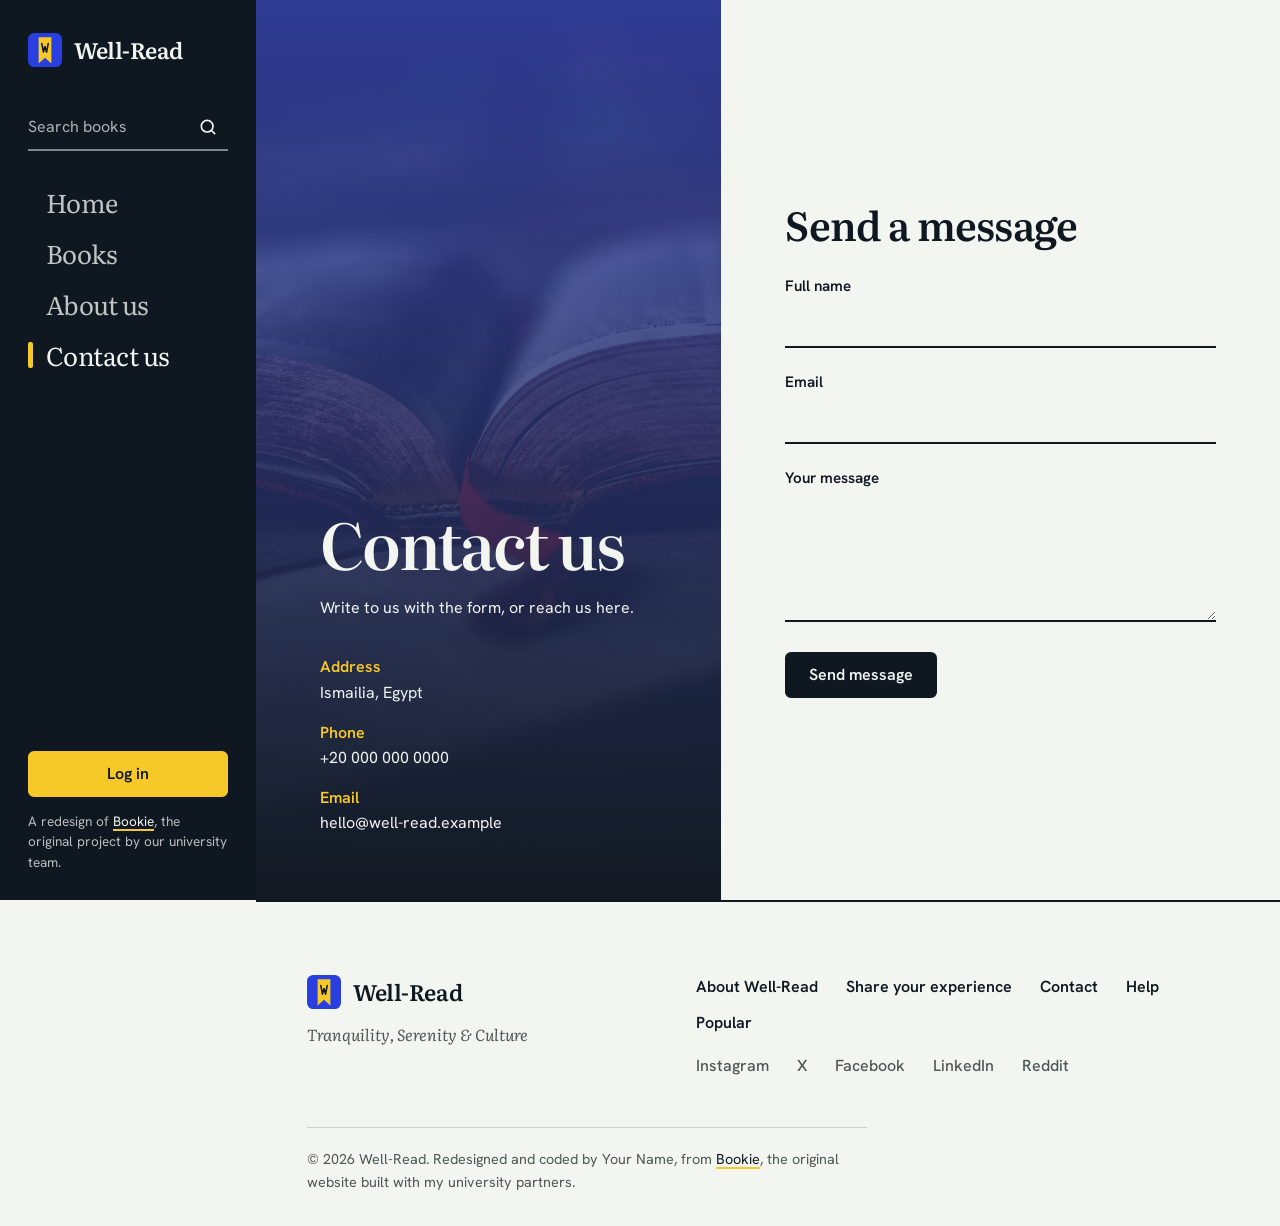
==== contact.html @ 274256c0 "Add files via upload" ====
<!DOCTYPE html>
<html lang="en">

<head>
    <meta charset="UTF-8">
    <meta name="viewport" content="width=device-width, initial-scale=1.0">
    <title>Contact us · Well-Read</title>
    <meta name="description" content="Get in touch with the Well-Read team.">
    <meta name="theme-color" content="#2a3fe0">
    <link rel="icon" href="Assets/Images/logo.svg" type="image/svg+xml">
    <link rel="preconnect" href="https://fonts.googleapis.com">
    <link rel="preconnect" href="https://fonts.gstatic.com" crossorigin>
    <link href="https://fonts.googleapis.com/css2?family=Hanken+Grotesk:wght@400;500;600&family=Literata:ital,opsz,wght@0,7..72,400;0,7..72,600;1,7..72,400&display=swap" rel="stylesheet">
    <link rel="stylesheet" href="Assets/css/style.css">
    <script src="Assets/js/main.js" defer></script>
</head>

<body data-nav="contact">
    <site-header></site-header>

    <main id="main">
        <section class="split">
            <div class="split-aside aside-contact on-dark">
                <h1>Contact us</h1>
                <p>Write to us with the form, or reach us here.</p>
                <dl class="details">
                    <dt>Address</dt><dd>Ismailia, Egypt</dd>
                    <dt>Phone</dt><dd>+20 000 000 0000</dd>
                    <dt>Email</dt><dd>hello@well-read.example</dd>
                </dl>
            </div>

            <div class="split-main">
                <div class="form-card">
                    <h2>Send a message</h2>
                    <form id="contactForm">
                        <div class="field">
                            <label for="name">Full name</label>
                            <input id="name" type="text" required autocomplete="name">
                        </div>
                        <div class="field">
                            <label for="email">Email</label>
                            <input id="email" type="email" required autocomplete="email">
                        </div>
                        <div class="field">
                            <label for="message">Your message</label>
                            <textarea id="message" required></textarea>
                        </div>
                        <button class="btn" type="submit">Send message</button>
                    </form>
                </div>
            </div>
        </section>
    </main>

    <site-footer></site-footer>
</body>

</html>
---- Assets/css/style.css ----
/* ==========================================================
   Well-Read - one stylesheet for the whole site

   Idea: the site is a book. The left rail is its spine,
   ultramarine is the cloth cover, yellow is the highlighter.

   1. Tokens & base      5. Lists, cards, shelf, authors
   2. Rail (navigation)  6. Detail, about
   3. Buttons & forms    7. Split pages (contact, auth)
   4. Hero & page heads  8. Rating, footer, toast, responsive
   ========================================================== */

/* ---------- 1. Tokens & base ---------- */

:root {
    --chalk: #f3f5f1;
    --paper: #e8ece6;
    --ink: #0f1720;
    --ultra: #2a3fe0;
    --ultra-deep: #1a2896;
    --mark: #f6c928;
    --line: #cad1c8;
    --muted: #4d5851;

    --serif: "Literata", Georgia, "Times New Roman", serif;
    --sans: "Hanken Grotesk", system-ui, -apple-system, "Segoe UI", sans-serif;

    --rail-w: 256px;
    --head-h: 64px;
    --gutter: clamp(20px, 4vw, 56px);
    --wrap: 1120px;
    --radius: 6px;
}

*,
*::before,
*::after {
    margin: 0;
    padding: 0;
    box-sizing: border-box;
}

html {
    scroll-behavior: smooth;
    scroll-padding-top: calc(var(--head-h) + 16px);
}

body {
    font-family: var(--sans);
    font-size: 1rem;
    line-height: 1.6;
    color: var(--ink);
    background: var(--chalk);
    overflow-x: hidden;
}

img {
    display: block;
    max-width: 100%;
}

a {
    color: inherit;
    text-decoration: none;
}

ul {
    list-style: none;
}

button,
input,
textarea {
    font: inherit;
    color: inherit;
}

button {
    cursor: pointer;
    border: 0;
    background: none;
}

[hidden] {
    display: none !important;
}

h1,
h2,
h3 {
    font-family: var(--serif);
    font-weight: 600;
    letter-spacing: -0.02em;
}

:focus-visible {
    outline: 3px solid var(--ultra);
    outline-offset: 3px;
}

.on-dark :focus-visible {
    outline-color: var(--mark);
}

.visually-hidden {
    position: absolute;
    width: 1px;
    height: 1px;
    overflow: hidden;
    clip: rect(0 0 0 0);
    white-space: nowrap;
}

.skip-link {
    position: absolute;
    left: 12px;
    top: -80px;
    z-index: 1000;
    padding: 10px 16px;
    color: var(--ink);
    background: var(--mark);
    border-radius: var(--radius);
}

.skip-link:focus {
    top: 12px;
}

.wrap {
    max-width: var(--wrap);
    margin-inline: auto;
}

.block {
    padding: clamp(48px, 7vw, 96px) var(--gutter);
}

.block-tight {
    padding-top: clamp(28px, 4vw, 48px);
}

.block-head {
    display: flex;
    flex-wrap: wrap;
    justify-content: space-between;
    align-items: end;
    gap: 12px 24px;
    margin-bottom: 8px;
    padding-bottom: 16px;
    border-bottom: 2px solid var(--ink);
}

.block-head h2 {
    font-size: clamp(1.75rem, 3.4vw, 2.5rem);
    line-height: 1.1;
}

.block-head p {
    color: var(--muted);
}

/* ---------- 2. Rail (navigation) ---------- */

site-header,
site-footer {
    display: contents;
}

.rail {
    position: sticky;
    top: 0;
    z-index: 100;
    display: flex;
    align-items: center;
    justify-content: space-between;
    height: var(--head-h);
    padding: 0 20px;
    color: var(--chalk);
    background: var(--ink);
}

.brand {
    display: flex;
    align-items: center;
    gap: 12px;
    font-family: var(--serif);
    font-size: 1.4rem;
    font-weight: 600;
    letter-spacing: -0.02em;
}

.brand img {
    width: 34px;
    height: 34px;
}

.menu-toggle {
    display: inline-flex;
    align-items: center;
    gap: 8px;
    min-height: 44px;
    padding: 0 14px;
    font-weight: 600;
    color: var(--chalk);
    border: 1px solid rgba(243, 245, 241, 0.45);
    border-radius: var(--radius);
}

.rail-panel {
    position: fixed;
    inset: var(--head-h) 0 0 0;
    display: none;
    flex-direction: column;
    gap: 28px;
    padding: 28px 20px 32px;
    background: var(--ink);
    overflow-y: auto;
}

.rail-panel.open {
    display: flex;
}

.search {
    display: flex;
    align-items: center;
    border-bottom: 2px solid rgba(243, 245, 241, 0.5);
    transition: border-color 0.2s;
}

.search:focus-within {
    border-color: var(--mark);
}

.search input {
    flex: 1;
    min-width: 0;
    padding: 10px 0;
    color: var(--chalk);
    background: transparent;
    border: 0;
    outline: none;
}

.search input::placeholder {
    color: rgba(243, 245, 241, 0.7);
}

.search button {
    display: grid;
    place-items: center;
    width: 40px;
    height: 40px;
    color: var(--chalk);
}

.rail-nav ul {
    display: flex;
    flex-direction: column;
    gap: 4px;
}

.rail-nav a {
    position: relative;
    display: block;
    padding: 8px 0 8px 18px;
    font-family: var(--serif);
    font-size: 1.6rem;
    line-height: 1.2;
    letter-spacing: -0.02em;
    color: rgba(243, 245, 241, 0.78);
    transition: color 0.2s;
}

.rail-nav a::before {
    content: "";
    position: absolute;
    left: 0;
    top: 10px;
    bottom: 10px;
    width: 5px;
    background: var(--mark);
    border-radius: 2px;
    transform: scaleY(0);
    transform-origin: top;
    transition: transform 0.25s;
}

.rail-nav a:hover,
.rail-nav a[aria-current="page"] {
    color: var(--chalk);
}

.rail-nav a:hover::before,
.rail-nav a[aria-current="page"]::before {
    transform: scaleY(1);
}

.rail-foot {
    display: flex;
    flex-direction: column;
    gap: 14px;
    margin-top: auto;
}

.rail-note {
    font-size: 0.85rem;
    line-height: 1.5;
    color: rgba(243, 245, 241, 0.75);
}

.rail-note a {
    color: var(--chalk);
    text-decoration: underline;
    text-decoration-color: var(--mark);
    text-decoration-thickness: 2px;
    text-underline-offset: 3px;
}

@media (min-width: 1024px) {
    body {
        padding-left: var(--rail-w);
    }

    html {
        scroll-padding-top: 24px;
    }

    .rail {
        position: fixed;
        left: 0;
        top: 0;
        bottom: 0;
        width: var(--rail-w);
        height: auto;
        flex-direction: column;
        align-items: stretch;
        justify-content: flex-start;
        gap: 36px;
        padding: 32px 28px 28px;
    }

    .menu-toggle {
        display: none;
    }

    .rail-panel {
        position: static;
        display: flex;
        flex: 1;
        padding: 0;
        overflow: visible;
    }
}

/* ---------- 3. Buttons & forms ---------- */

.btn {
    display: inline-flex;
    align-items: center;
    justify-content: center;
    gap: 8px;
    min-height: 46px;
    padding: 0 22px;
    font-weight: 600;
    color: var(--chalk);
    background: var(--ink);
    border: 2px solid var(--ink);
    border-radius: var(--radius);
    transition: background 0.2s, color 0.2s, border-color 0.2s;
}

.btn:hover {
    color: #fff;
    background: var(--ultra);
    border-color: var(--ultra);
}

.btn-mark {
    color: var(--ink);
    background: var(--mark);
    border-color: var(--mark);
}

.btn-mark:hover {
    color: var(--ink);
    background: var(--chalk);
    border-color: var(--chalk);
}

.btn-line {
    color: inherit;
    background: transparent;
    border-color: currentColor;
}

.btn-line:hover {
    color: var(--ink);
    background: var(--chalk);
    border-color: var(--chalk);
}

.btn-block {
    width: 100%;
}

.btn svg {
    width: 18px;
    height: 18px;
}

.link-more {
    font-weight: 600;
    white-space: nowrap;
    border-bottom: 3px solid var(--mark);
    transition: background 0.2s;
}

.link-more:hover {
    background: var(--mark);
}

.field {
    margin-bottom: 22px;
}

.field label {
    display: block;
    margin-bottom: 2px;
    font-size: 0.95rem;
    font-weight: 600;
}

.field input,
.field textarea {
    width: 100%;
    padding: 10px 0;
    background: transparent;
    border: 0;
    border-bottom: 2px solid var(--ink);
    border-radius: 0;
}

.field textarea {
    min-height: 130px;
    resize: vertical;
}

.field input:focus,
.field textarea:focus {
    border-bottom-color: var(--ultra);
    outline-offset: 6px;
}

.field .hint {
    margin-top: 4px;
    font-size: 0.85rem;
    color: var(--muted);
}

.check {
    display: flex;
    align-items: center;
    gap: 10px;
    margin-bottom: 24px;
    font-size: 0.95rem;
}

.check input {
    width: 20px;
    height: 20px;
    accent-color: var(--ultra);
}

.filter {
    margin-bottom: 36px;
}

.filter input {
    width: min(100%, 420px);
    padding: 12px 0;
    background: transparent;
    border: 0;
    border-bottom: 2px solid var(--ink);
    border-radius: 0;
}

.filter input:focus {
    border-bottom-color: var(--ultra);
    outline-offset: 6px;
}

/* ---------- 4. Hero & page heads ---------- */

.hero {
    display: grid;
    grid-template-columns: minmax(0, 1fr);
    gap: 40px;
    align-items: end;
    padding: clamp(40px, 6vw, 80px) var(--gutter) 0;
    color: var(--chalk);
    background: var(--ultra);
    border-bottom: 14px solid var(--ink);
    overflow: hidden;
}

.hero-copy {
    align-self: center;
    padding-bottom: 12px;
}

.hero h1 {
    margin-bottom: 18px;
    font-size: clamp(3rem, 5.8vw, 6rem);
    line-height: 0.95;
    letter-spacing: -0.04em;
    white-space: nowrap;
}

.nobr {
    white-space: nowrap;
}

.tagline {
    margin-bottom: 18px;
    font-family: var(--serif);
    font-size: clamp(1.25rem, 2.2vw, 1.6rem);
    font-style: italic;
    line-height: 1.3;
}

.intro {
    max-width: 46ch;
    margin-bottom: 32px;
    line-height: 1.7;
}

.hero-actions {
    display: flex;
    flex-wrap: wrap;
    gap: 12px;
}

.spines {
    display: flex;
    align-items: flex-end;
    gap: 6px;
    min-width: 0;
    min-height: 200px;
}

.spine {
    display: flex;
    flex: 0 1 var(--w);
    min-width: 34px;
    align-items: center;
    justify-content: center;
    width: var(--w);
    height: var(--h);
    padding: 16px 0;
    font-family: var(--serif);
    font-size: 0.95rem;
    font-weight: 600;
    line-height: 1.2;
    color: var(--fg);
    background: var(--bg);
    border-radius: 3px 3px 0 0;
    writing-mode: vertical-rl;
    overflow: hidden;
    white-space: nowrap;
    text-overflow: ellipsis;
    transition: transform 0.25s;
    animation: rise 0.8s cubic-bezier(0.2, 0.8, 0.2, 1) backwards;
    animation-delay: calc(var(--i) * 70ms);
}

.spine:hover,
.spine:focus-visible {
    transform: translateY(-14px);
}

@keyframes rise {
    from {
        transform: translateY(105%);
    }
}

.page-head {
    padding: clamp(40px, 6vw, 80px) var(--gutter) 0;
}

.page-head .wrap {
    display: grid;
    grid-template-columns: minmax(0, 1.3fr) minmax(0, 1fr);
    gap: 20px 40px;
    align-items: end;
    padding-bottom: 28px;
    border-bottom: 2px solid var(--ink);
}

.page-head h1 {
    font-size: clamp(2.75rem, 7vw, 5.25rem);
    line-height: 0.98;
    letter-spacing: -0.035em;
}

.page-head .quote {
    max-width: 44ch;
    font-family: var(--serif);
    font-size: 1.15rem;
    font-style: italic;
    line-height: 1.55;
    color: var(--muted);
}

/* ---------- 5. Lists, cards, shelf, authors ---------- */

.cover {
    aspect-ratio: 2 / 3;
    overflow: hidden;
    background: var(--paper);
    border-radius: 3px;
    transition: transform 0.2s;
}

.cover img,
.cover-fallback {
    width: 100%;
    height: 100%;
    object-fit: cover;
}

.cover-fallback {
    display: grid;
    place-items: center;
    padding: 16px;
    font-family: var(--serif);
    font-size: 1.15rem;
    font-weight: 600;
    line-height: 1.2;
    text-align: center;
    color: var(--chalk);
    background: var(--ink);
}

.tone-1 {
    color: var(--chalk);
    background: var(--ultra);
}

.tone-2 {
    color: var(--ink);
    background: var(--mark);
}

.tone-3 {
    color: var(--ink);
    background: #c9d0ff;
}

.tone-4 {
    color: var(--mark);
    background: var(--ultra-deep);
}

.tone-5 {
    color: var(--ink);
    background: var(--line);
}

.list-row {
    display: grid;
    grid-template-columns: 112px minmax(0, 1fr) auto;
    gap: 28px;
    align-items: center;
    padding: 24px 0;
    border-bottom: 1px solid var(--line);
}

.list-row h3 {
    font-size: clamp(1.35rem, 2.6vw, 1.85rem);
    line-height: 1.15;
}

.list-row h3 a:hover {
    text-decoration: underline;
    text-decoration-color: var(--mark);
    text-decoration-thickness: 4px;
    text-underline-offset: 5px;
}

.list-row p {
    max-width: 62ch;
    margin-top: 8px;
    font-family: var(--serif);
    line-height: 1.7;
    color: var(--muted);
}

.list-row:hover .cover {
    transform: translateY(-4px);
}

.cards {
    display: grid;
    grid-template-columns: repeat(auto-fill, minmax(190px, 1fr));
    gap: 40px 24px;
}

.cover-card {
    display: block;
}

.cover-card h3 {
    margin-top: 14px;
    font-size: 1.1rem;
    line-height: 1.25;
}

.cover-card p {
    display: -webkit-box;
    -webkit-line-clamp: 3;
    line-clamp: 3;
    -webkit-box-orient: vertical;
    margin-top: 6px;
    overflow: hidden;
    font-size: 0.9rem;
    line-height: 1.55;
    color: var(--muted);
}

a.cover-card:hover .cover,
a.cover-card:focus-visible .cover {
    transform: translateY(-6px);
}

a.cover-card:hover h3 {
    text-decoration: underline;
    text-decoration-color: var(--mark);
    text-decoration-thickness: 3px;
    text-underline-offset: 4px;
}

.shelf-wrap {
    position: relative;
}

.shelf-tools {
    display: flex;
    gap: 8px;
}

.shelf-btn {
    display: grid;
    place-items: center;
    width: 44px;
    height: 44px;
    color: var(--ink);
    border: 2px solid var(--ink);
    border-radius: var(--radius);
    transition: background 0.2s, color 0.2s;
}

.shelf-btn:hover {
    color: var(--chalk);
    background: var(--ink);
}

.shelf-btn svg {
    width: 20px;
    height: 20px;
}

.shelf {
    display: flex;
    gap: 28px;
    padding: 28px 2px 20px;
    overflow-x: auto;
    scroll-snap-type: x mandatory;
    scrollbar-color: var(--ink) transparent;
    scrollbar-width: thin;
}

.shelf-item {
    flex: 0 0 180px;
    scroll-snap-align: start;
}

.shelf-item .rank {
    display: block;
    margin-bottom: 6px;
    font-family: var(--serif);
    font-size: 3.5rem;
    font-weight: 600;
    line-height: 1;
    letter-spacing: -0.04em;
    color: var(--ultra);
}

.shelf-item h3 {
    margin-top: 12px;
    font-size: 1.05rem;
    line-height: 1.25;
}

.shelf-item:hover .cover,
.shelf-item:focus-visible .cover {
    transform: translateY(-6px);
}

.author-list {
    display: grid;
    grid-template-columns: repeat(2, minmax(0, 1fr));
    gap: 0 56px;
}

.author {
    display: grid;
    grid-template-columns: 72px minmax(0, 1fr);
    gap: 20px;
    padding: 24px 0;
    border-bottom: 1px solid var(--line);
}

.author-photo {
    width: 72px;
    height: 72px;
    overflow: hidden;
    border-radius: 50%;
    background: var(--paper);
}

.author-photo img,
.author-photo .cover-fallback {
    width: 100%;
    height: 100%;
    object-fit: cover;
}

.author-photo .cover-fallback {
    padding: 0;
    font-size: 1.35rem;
}

.author h3 {
    font-size: 1.35rem;
    line-height: 1.2;
}

.author p {
    margin-top: 6px;
    font-size: 0.95rem;
    line-height: 1.65;
    color: var(--muted);
}

.empty {
    grid-column: 1 / -1;
    padding: 32px 0;
    color: var(--muted);
}

.panels {
    display: flex;
    gap: 12px;
    min-height: 540px;
    margin-top: 40px;
}

.panel-link {
    position: relative;
    flex: 1;
    overflow: hidden;
    color: var(--chalk);
    background: var(--ink);
    border-radius: var(--radius);
    transition: flex 0.5s ease;
}

.panel-link:hover,
.panel-link:focus-visible {
    flex: 2;
}

.panel-link img {
    position: absolute;
    inset: 0;
    width: 100%;
    height: 100%;
    object-fit: cover;
}

.panel-link::after {
    content: "";
    position: absolute;
    inset: 0;
    background: linear-gradient(to top, rgba(15, 23, 32, 0.92), rgba(15, 23, 32, 0.05) 65%);
}

.panel-text {
    position: absolute;
    left: 24px;
    right: 24px;
    bottom: 24px;
    z-index: 1;
}

.panel-text strong {
    display: block;
    font-family: var(--serif);
    font-size: clamp(1.75rem, 3vw, 2.5rem);
    line-height: 1.1;
    letter-spacing: -0.03em;
}

.panel-text span {
    display: block;
    margin-top: 6px;
    max-width: 30ch;
}

.lead-row {
    display: grid;
    grid-template-columns: minmax(0, 1fr) minmax(0, 1.2fr);
    gap: 20px 56px;
    align-items: start;
}

.lead-row h2 {
    font-size: clamp(1.75rem, 3.4vw, 2.5rem);
    line-height: 1.1;
}

.lead-row p {
    font-family: var(--serif);
    line-height: 1.75;
    color: var(--muted);
}

/* ---------- 6. Detail, about ---------- */

.detail {
    display: grid;
    grid-template-columns: minmax(200px, 340px) minmax(0, 1fr);
    gap: clamp(32px, 6vw, 80px);
    align-items: start;
}

.detail-cover {
    position: relative;
    margin: 0 18px 18px 0;
}

.detail-cover::before {
    content: "";
    position: absolute;
    inset: 18px -18px -18px 18px;
    background: var(--ultra);
    border-radius: 3px;
}

.detail-cover .cover {
    position: relative;
}

.crumb {
    display: inline-flex;
    align-items: center;
    gap: 8px;
    margin-bottom: 20px;
    font-weight: 600;
    border-bottom: 3px solid var(--mark);
}

.crumb svg {
    width: 16px;
    height: 16px;
}

.detail h1 {
    margin-bottom: 20px;
    font-size: clamp(2.25rem, 5.5vw, 4.25rem);
    line-height: 1;
    letter-spacing: -0.035em;
}

.detail .summary {
    max-width: 58ch;
    margin-bottom: 32px;
    font-family: var(--serif);
    font-size: 1.2rem;
    line-height: 1.75;
}

.detail-actions {
    display: flex;
    flex-wrap: wrap;
    gap: 12px;
}

.credit-lead {
    display: grid;
    grid-template-columns: minmax(0, 1fr) minmax(0, 1.2fr);
    gap: 8px 56px;
    align-items: baseline;
    margin: 48px 0;
    padding: 28px;
    background: var(--mark);
    border-radius: var(--radius);
}

.credit-role {
    font-weight: 600;
}

.credit-name {
    font-family: var(--serif);
    font-size: clamp(1.75rem, 4vw, 2.75rem);
    font-weight: 600;
    line-height: 1.1;
    letter-spacing: -0.03em;
}

.credits {
    border-top: 2px solid var(--ink);
}

.credits > div {
    display: grid;
    grid-template-columns: minmax(0, 1fr) minmax(0, 1.2fr);
    gap: 4px 56px;
    padding: 18px 0;
    border-bottom: 1px solid var(--line);
}

.credits dt {
    font-family: var(--serif);
    font-size: 1.3rem;
    font-weight: 600;
}

.credits dd {
    color: var(--muted);
}

.respect {
    margin-top: 56px;
    padding: clamp(28px, 5vw, 56px);
    color: var(--chalk);
    background: var(--ultra);
    border-radius: var(--radius);
}

.respect h2 {
    margin-bottom: 12px;
    font-size: clamp(1.75rem, 3.4vw, 2.5rem);
}

.respect p {
    max-width: 56ch;
    font-family: var(--serif);
    font-size: 1.15rem;
    line-height: 1.75;
}

/* ---------- 7. Split pages (contact, auth) ---------- */

.split {
    display: grid;
    grid-template-columns: minmax(0, 5fr) minmax(0, 6fr);
    min-height: 100vh;
}

.split-aside {
    position: relative;
    display: flex;
    flex-direction: column;
    justify-content: flex-end;
    gap: 20px;
    padding: clamp(32px, 5vw, 64px);
    color: var(--chalk);
    background: var(--ink);
    overflow: hidden;
}

.split-aside::before {
    content: "";
    position: absolute;
    inset: 0;
    background: var(--aside-img) center / cover no-repeat;
}

.split-aside::after {
    content: "";
    position: absolute;
    inset: 0;
    background: linear-gradient(to top, rgba(15, 23, 32, 0.94), rgba(42, 63, 224, 0.55));
}

.split-aside > * {
    position: relative;
    z-index: 1;
}

.aside-contact {
    --aside-img: url("../Images/backgrounds/contact.webp");
}

.aside-auth {
    --aside-img: url("../Images/backgrounds/auth.webp");
}

.split-aside h1 {
    font-size: clamp(2.5rem, 5vw, 4rem);
    line-height: 1;
    letter-spacing: -0.035em;
}

.split-aside .quote {
    max-width: 30ch;
    font-family: var(--serif);
    font-size: 1.35rem;
    font-style: italic;
    line-height: 1.5;
}

.details dt {
    margin-top: 14px;
    font-weight: 600;
    color: var(--mark);
}

.details dd {
    overflow-wrap: anywhere;
}

.split-main {
    display: flex;
    flex-direction: column;
    justify-content: center;
    padding: clamp(32px, 5vw, 72px);
}

.form-card {
    width: min(100%, 460px);
}

.form-card h2 {
    margin-bottom: 28px;
    font-size: clamp(1.75rem, 3.4vw, 2.5rem);
    line-height: 1.1;
}

.form-links {
    margin-top: 24px;
    color: var(--muted);
}

.form-links p + p {
    margin-top: 6px;
}

.form-links a {
    font-weight: 600;
    color: var(--ink);
    border-bottom: 3px solid var(--mark);
}

.soon {
    display: grid;
    place-items: center start;
    min-height: 70vh;
    padding: var(--gutter);
}

.soon h1 {
    margin-bottom: 14px;
    font-size: clamp(2.75rem, 7vw, 5rem);
    line-height: 1;
    letter-spacing: -0.035em;
}

.soon p {
    max-width: 44ch;
    margin-bottom: 28px;
    font-family: var(--serif);
    font-size: 1.15rem;
    line-height: 1.7;
    color: var(--muted);
}

/* ---------- 8. Rating, footer, toast, responsive ---------- */

.rate {
    display: grid;
    grid-template-columns: minmax(0, 1fr) minmax(0, 1fr);
    gap: 32px 56px;
    align-items: center;
    padding: clamp(48px, 7vw, 88px) var(--gutter);
    color: var(--chalk);
    background: var(--ink);
}

.rate h2 {
    margin-bottom: 12px;
    font-size: clamp(2rem, 4vw, 3rem);
    line-height: 1.05;
}

.rate p.lead {
    max-width: 40ch;
    font-family: var(--serif);
    font-size: 1.15rem;
    line-height: 1.65;
    color: rgba(243, 245, 241, 0.85);
}

.rate-card {
    position: relative;
    padding: 28px;
    color: var(--ink);
    background: var(--chalk);
    border-radius: var(--radius);
}

.stars {
    display: flex;
    flex-direction: row-reverse;
    justify-content: flex-end;
    gap: 4px;
    border: 0;
}

.stars input {
    position: absolute;
    opacity: 0;
    pointer-events: none;
}

.stars label {
    display: grid;
    place-items: center;
    width: 48px;
    height: 48px;
    cursor: pointer;
}

.stars svg {
    width: 36px;
    height: 36px;
    fill: none;
    stroke: var(--ink);
    stroke-width: 1.8;
    stroke-linejoin: round;
    transition: fill 0.15s;
}

.stars label:hover svg,
.stars label:hover ~ label svg,
.stars input:checked ~ label svg {
    fill: var(--mark);
}

.stars input:focus-visible + label {
    outline: 3px solid var(--ultra);
    outline-offset: 2px;
    border-radius: var(--radius);
}

.rate-message {
    min-height: 1.6em;
    margin: 10px 0 14px;
    font-family: var(--serif);
    font-size: 1.3rem;
    font-weight: 600;
}

.rate-fields textarea {
    width: 100%;
    min-height: 110px;
    margin-bottom: 14px;
    padding: 12px;
    background: #fff;
    border: 2px solid var(--ink);
    border-radius: var(--radius);
    resize: vertical;
}

.rate-thanks p {
    font-family: var(--serif);
    font-size: 1.5rem;
    font-weight: 600;
}

.rate-edit {
    margin-top: 10px;
    font-weight: 600;
    border-bottom: 3px solid var(--mark);
}

.footer {
    padding: clamp(40px, 6vw, 72px) var(--gutter) 32px;
    border-top: 2px solid var(--ink);
}

.footer-grid {
    display: grid;
    grid-template-columns: minmax(0, 1fr) minmax(0, 1.6fr);
    gap: 32px 56px;
}

.footer .brand {
    color: var(--ink);
}

.footer-tag {
    margin-top: 12px;
    font-family: var(--serif);
    font-style: italic;
    color: var(--muted);
}

.footer-links,
.socials {
    display: flex;
    flex-wrap: wrap;
    gap: 10px 28px;
}

.footer-links a,
.socials a {
    font-weight: 600;
}

.footer-links a:hover,
.socials a:hover {
    text-decoration: underline;
    text-decoration-color: var(--mark);
    text-decoration-thickness: 3px;
    text-underline-offset: 5px;
}

.socials {
    margin-top: 18px;
}

.socials a {
    font-weight: 500;
    color: var(--muted);
}

.footer-bottom {
    max-width: 70ch;
    margin-top: 48px;
    padding-top: 20px;
    font-size: 0.9rem;
    line-height: 1.6;
    color: var(--muted);
    border-top: 1px solid var(--line);
}

.footer-bottom a {
    color: var(--ink);
    text-decoration: underline;
    text-decoration-color: var(--mark);
    text-decoration-thickness: 2px;
    text-underline-offset: 3px;
}

.toast {
    position: fixed;
    left: 50%;
    bottom: 24px;
    z-index: 500;
    max-width: calc(100% - 32px);
    padding: 14px 20px;
    color: var(--chalk);
    background: var(--ink);
    border-left: 6px solid var(--mark);
    border-radius: var(--radius);
    box-shadow: 0 12px 32px rgba(15, 23, 32, 0.35);
    transform: translate(-50%, 160%);
    transition: transform 0.35s;
}

.toast.show {
    transform: translate(-50%, 0);
}

@media (min-width: 900px) {
    .hero {
        grid-template-columns: minmax(0, 1.05fr) minmax(0, 1fr);
        min-height: min(88vh, 780px);
    }

    .spines {
        justify-content: flex-end;
    }
}

@media (max-width: 1023px) {
    .split {
        min-height: 0;
    }
}

@media (max-width: 899px) {
    .page-head .wrap,
    .lead-row,
    .credit-lead,
    .credits > div,
    .rate,
    .footer-grid,
    .split {
        grid-template-columns: minmax(0, 1fr);
    }

    .split-aside {
        min-height: 320px;
    }

    .author-list {
        grid-template-columns: minmax(0, 1fr);
    }

    .panels {
        flex-direction: column;
        min-height: 0;
    }

    .panel-link,
    .panel-link:hover,
    .panel-link:focus-visible {
        flex: none;
        height: 220px;
    }
}

@media (max-width: 720px) {
    .detail {
        grid-template-columns: minmax(0, 1fr);
    }

    .detail-cover {
        width: min(70%, 260px);
    }
}

@media (max-width: 640px) {
    .list-row {
        grid-template-columns: 88px minmax(0, 1fr);
        gap: 16px 18px;
    }

    .list-row .link-more {
        grid-column: 2;
        justify-self: start;
    }

    .spines {
        gap: 5px;
    }

    .spine {
        --w: 42px !important;
    }

    .spine:nth-child(n + 8) {
        display: none;
    }

    .shelf-item {
        flex-basis: 150px;
    }
}

@media (prefers-reduced-motion: reduce) {
    * {
        scroll-behavior: auto !important;
        transition: none !important;
        animation: none !important;
    }
}
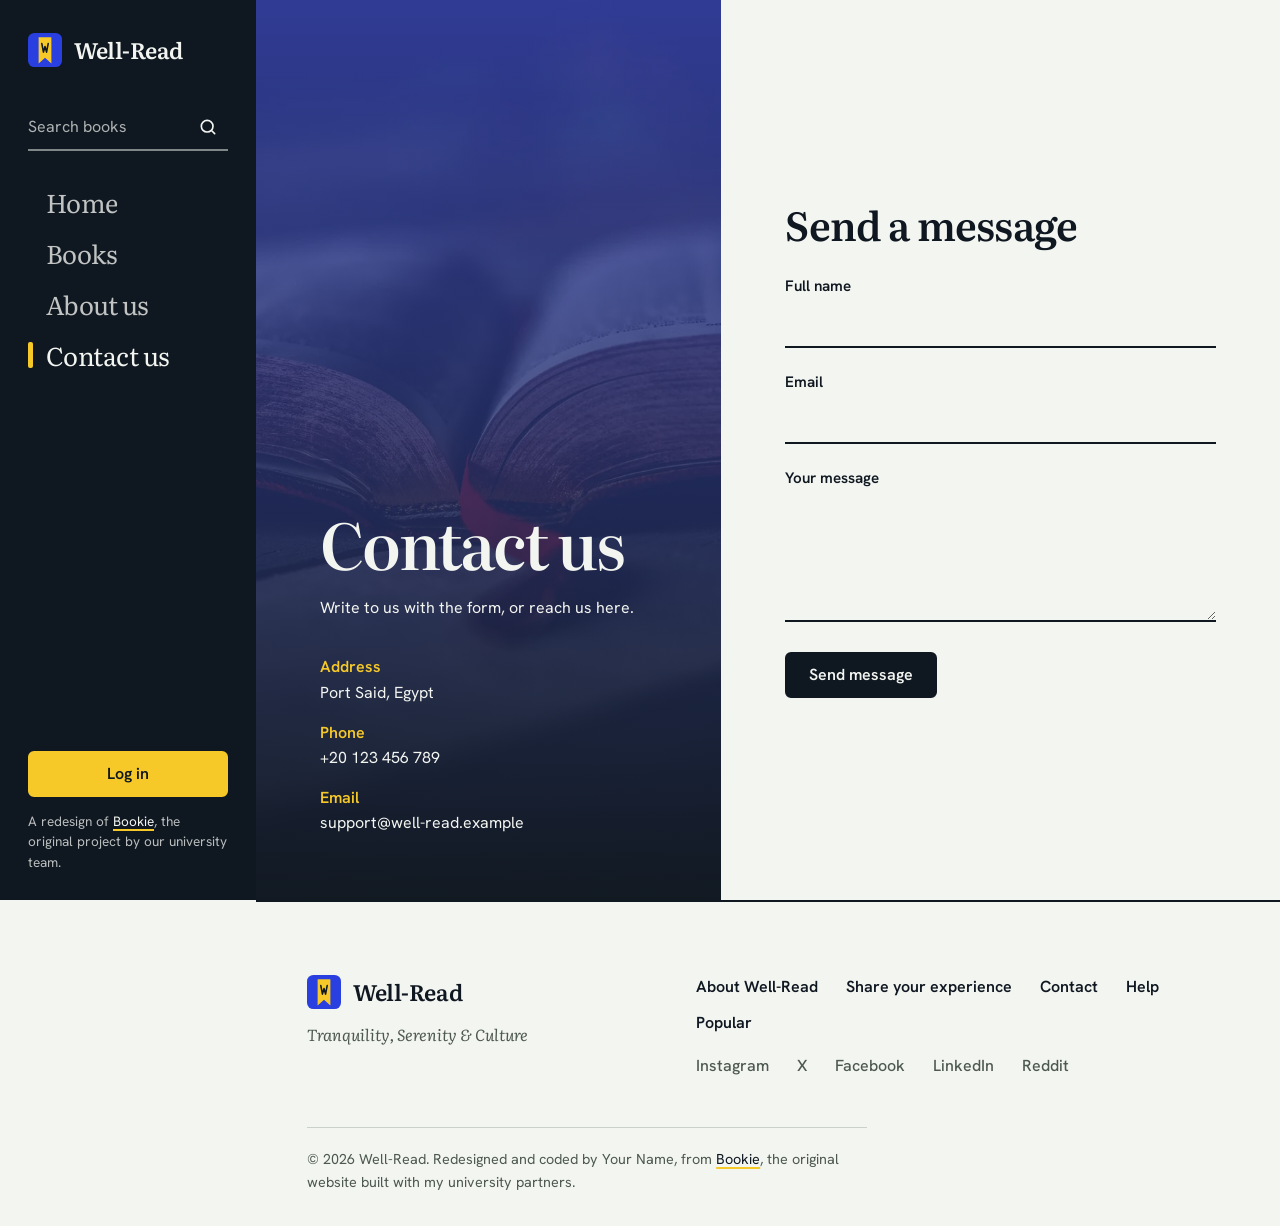
==== commit ad6cceae: "Update Contact File" ====
--- a/contact.html
+++ b/contact.html
@@ -24,9 +24,9 @@
                 <h1>Contact us</h1>
                 <p>Write to us with the form, or reach us here.</p>
                 <dl class="details">
-                    <dt>Address</dt><dd>Ismailia, Egypt</dd>
-                    <dt>Phone</dt><dd>+20 000 000 0000</dd>
-                    <dt>Email</dt><dd>hello@well-read.example</dd>
+                    <dt>Address</dt><dd>Port Said, Egypt</dd>
+                    <dt>Phone</dt><dd>+20 123 456 789</dd>
+                    <dt>Email</dt><dd>support@well-read.example</dd>
                 </dl>
             </div>
 
